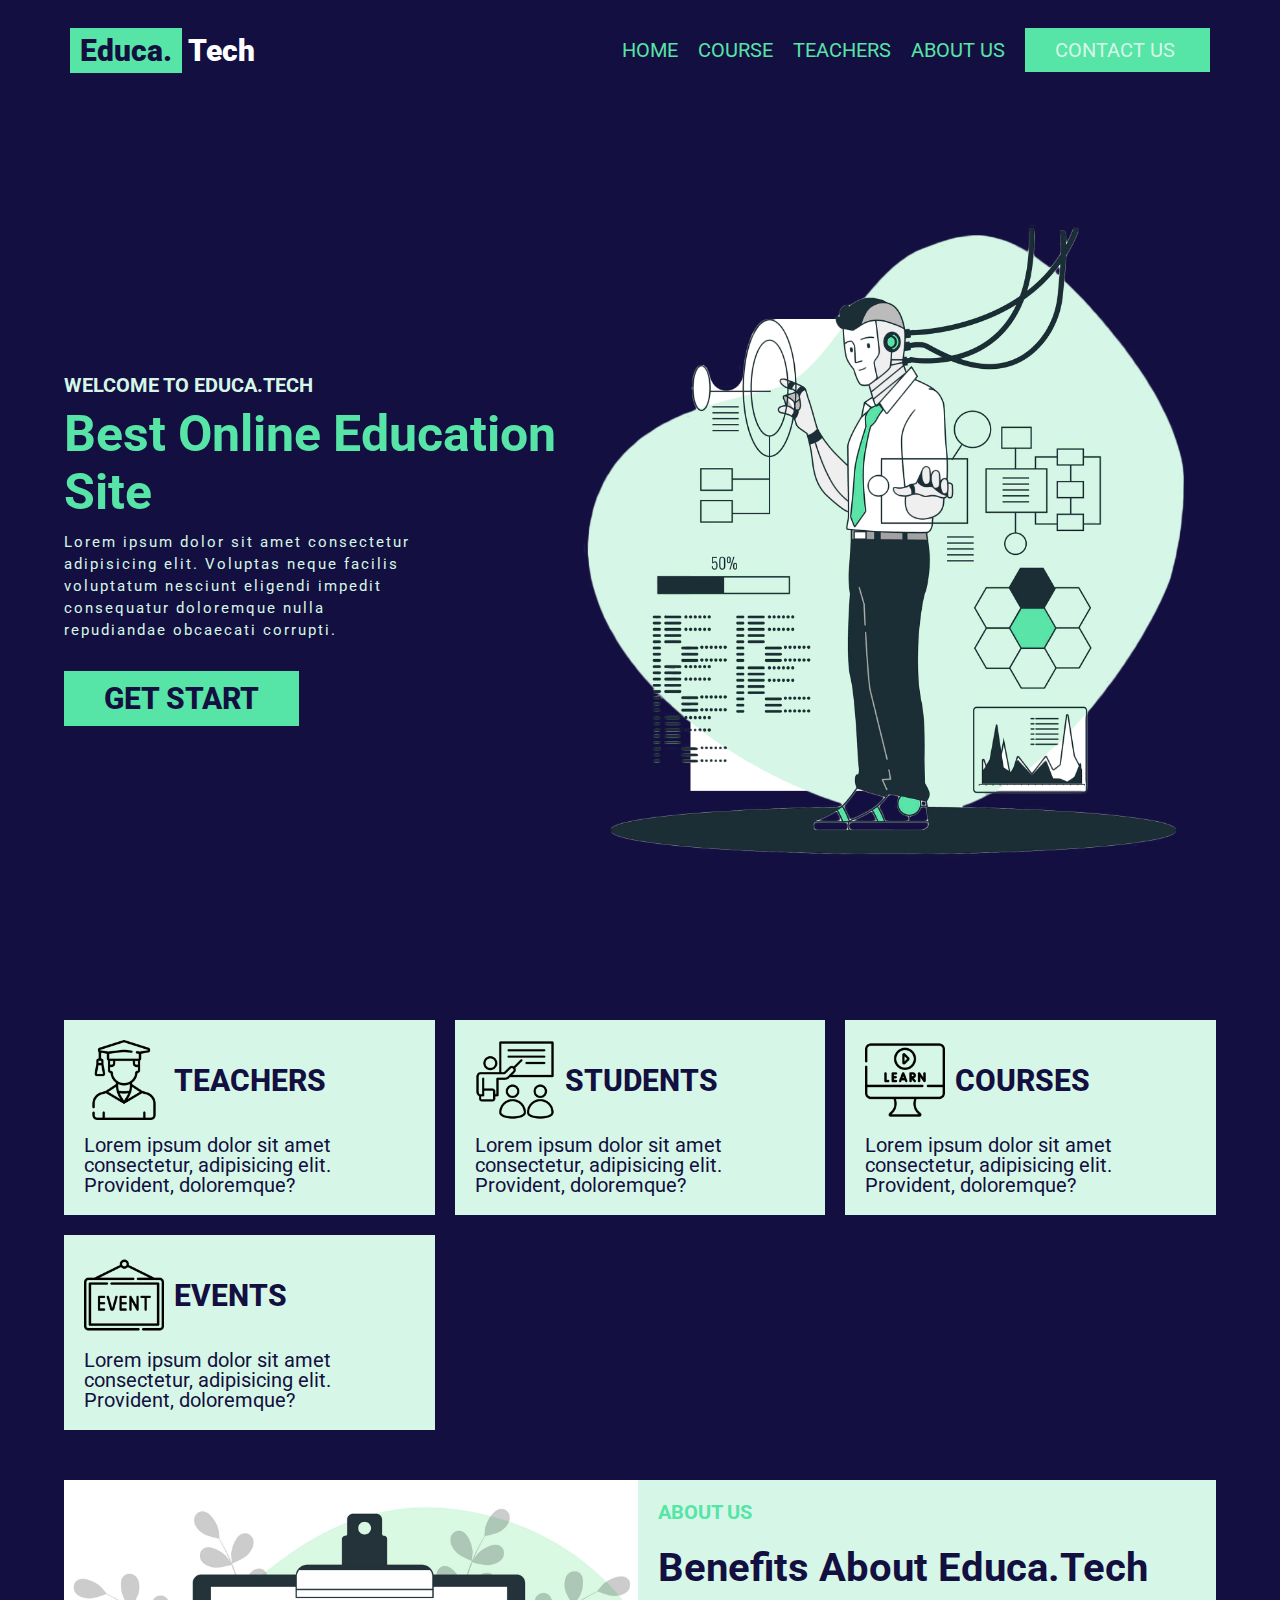
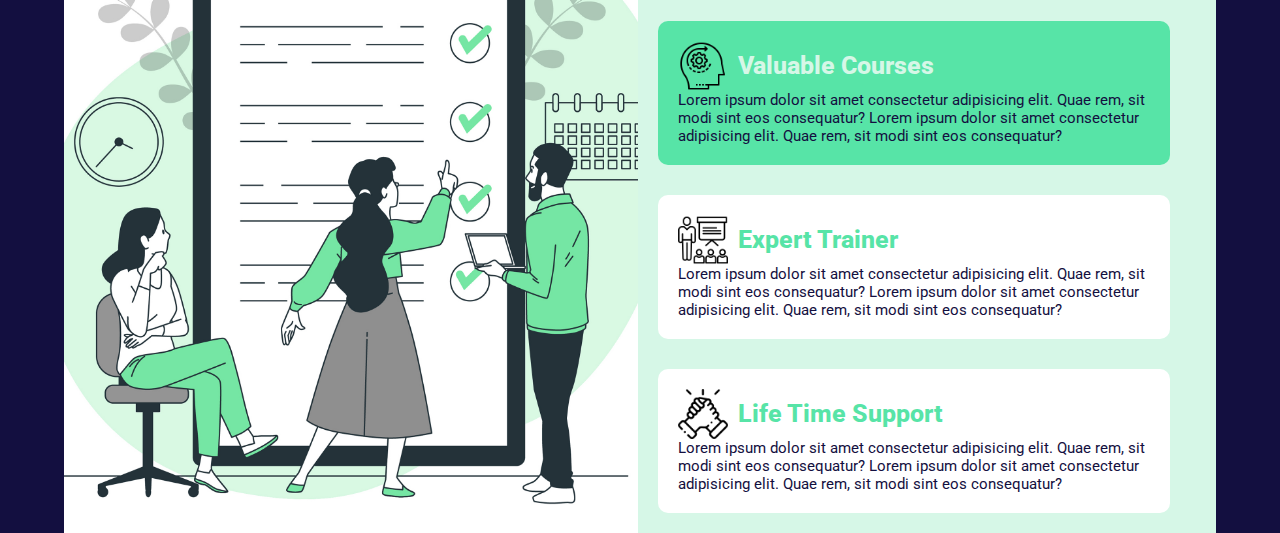
==== Educa-tach/index.html @ 6b688f68 "U-1.0" ====
<!DOCTYPE html>
<html lang="en">

<head>
    <meta charset="UTF-8">
    <meta http-equiv="X-UA-Compatible" content="IE=edge">
    <meta name="viewport" content="width=device-width, initial-scale=1.0">
    <title>Educa.Tech</title>
    <link rel="icon" type="image/x-icon" href="./assits/logo.png">

    <!-- ======================Google Fonts================= -->
    <link rel="preconnect" href="https://fonts.googleapis.com">
    <link rel="preconnect" href="https://fonts.gstatic.com" crossorigin>
    <link href="https://fonts.googleapis.com/css2?family=Roboto:wght@100;300;400;500;700;900&display=swap"
        rel="stylesheet">
    <link rel="stylesheet" href="style.css">
    <!-- =====================Font Awesome==================== -->
    <link rel="stylesheet" href="https://cdnjs.cloudflare.com/ajax/libs/font-awesome/6.4.0/css/all.min.css">
</head>

<body>
    <!-- ==================================== NavBar Start ============================ -->
    <header class="header">
        <div class="logo">
            <a href="#home"> <span>Educa.</span> Tech</a>
        </div>
        <nav>
            <ul class="nav-bar">
                <li><a href="#home">home</a></li>
                <li><a href="#home">course</a></li>
                <li><a href="#home">Teachers</a></li>
                <li><a href="#aboutus">about us</a></li>
                <li><a href="#contact us" class="contact-btn">contact us</a></li>
            </ul>
        </nav>
        <div class="manu-icon">
            <i class="fa-solid fa-bars"></i>
            <i class="fa-solid fa-xmark" id="clos"></i>
        </div>
    </header>


    <!-- ============================== Hero Section Start ============================ -->
    <section id="home">
        <div class="left-side">
            <h5>welcome to educa.tech</h5>
            <h1>Best online education site</h1>
            <p>Lorem ipsum dolor sit amet consectetur adipisicing elit. Voluptas neque facilis voluptatum nesciunt eligendi impedit consequatur doloremque nulla repudiandae obcaecati corrupti.</p>
            <div class="hero-btn">
                <a href="#">Get Start</a>
            </div>
        </div>
        <div class="right-side">
            <img src="./assits/banner-img.png" alt="">
        </div>
    </section>

    <!-- ================================== Card Section Start ======================== -->

    <section class="card-section">
        <div class="card-1">
            <h3> <img src="./assits/graduated.png" alt="Teachers">Teachers</h3>
            <p>Lorem ipsum dolor sit amet consectetur, adipisicing elit. Provident, doloremque?</p>
        </div>

        <div class="card-1">
            <h3> <img src="./assits/course.png" alt="Students">Students</h3>
            <p>Lorem ipsum dolor sit amet consectetur, adipisicing elit. Provident, doloremque?</p>
        </div>

        <div class="card-1">
            <h3> <img src="./assits/elearning.png" alt="Courses">Courses</h3>
            <p>Lorem ipsum dolor sit amet consectetur, adipisicing elit. Provident, doloremque?</p>
        </div>

        <div class="card-1">
            <h3> <img src="./assits/event.png" alt="Events">Events</h3>
            <p>Lorem ipsum dolor sit amet consectetur, adipisicing elit. Provident, doloremque?</p>
        </div>
    </section>

    <!-- ======================================= About Us ============================= -->

    <section id="aboutus">
        <div class="image-side">
            <img src="./assits/aboutus.jpg" alt="">
        </div>
        <div class="content-side">
            <h5>About us</h5>
            <h2>Benefits About Educa.Tech</h2>
            <div class="valuable">
                <h3> <img src="./assits/logical-thinking.png" alt=""> Valuable Courses</h3>
                <p>Lorem ipsum dolor sit amet consectetur adipisicing elit. Quae rem, sit modi sint eos consequatur?
                    Lorem ipsum dolor sit amet consectetur adipisicing elit. Quae rem, sit modi sint eos consequatur?
                </p>
            </div>

            <div class="expertis">
                <h3> <img src="./assits/coach.png" alt=""> Expert Trainer</h3>
                <p>Lorem ipsum dolor sit amet consectetur adipisicing elit. Quae rem, sit modi sint eos consequatur?
                    Lorem ipsum dolor sit amet consectetur adipisicing elit. Quae rem, sit modi sint eos consequatur?
                </p>
            </div>

            <div class="expertis">
                <h3> <img src="./assits/support.png" alt=""> Life Time Support</h3>
                <p>Lorem ipsum dolor sit amet consectetur adipisicing elit. Quae rem, sit modi sint eos consequatur?
                    Lorem ipsum dolor sit amet consectetur adipisicing elit. Quae rem, sit modi sint eos consequatur?
                </p>
            </div>
            </div>
            
        </div>
    </section>


    <!-- ============================= Courses Section Start =========================== -->

    <script src="main.js"></script>
</body>

</html>
---- Educa-tach/style.css ----
* {
    padding: 0;
    margin: 0;
    box-sizing: border-box;
}

html {
    font-size: 62.5%;
    scroll-behavior: smooth;
}

body {
    font-family: 'Roboto', sans-serif;
    background: var(--black-color);
    overflow-x: hidden;
}

:root {
    --black-color: #130f40;
    --primery-color: #57E4A7;
    --sceondery-color: #D6F7E7;
}

::-webkit-scrollbar {
    width: 10px;
}

::-webkit-scrollbar-track {
    background: transparent;
}

::-webkit-scrollbar-thumb {
    background: var(--primery-color);
    height: 2rem;
}

section {
    height: 100vh;
    width: 90vw;
    margin: 0 auto;
}
img{
    width: 100%;
}


/* =========================== Header CSS Start ======================= */
.header {
    height: 100px;
    width: 100vw;
    padding: 0 7rem;
    display: flex;
    justify-content: space-between;
    align-items: center;
    position: relative;
    z-index: 10000;
}

.logo a {
    font-size: 3rem;
    color: #fff;
    display: inline-block;
    text-decoration: none;
    font-weight: 900;
}

.logo a span {
    display: inline-block;
    background: var(--primery-color);
    padding: .5rem 1rem;
    color: var(--black-color);
}

nav .nav-bar {
    display: flex;
    align-items: center;
    gap: 2rem;
    list-style: none;
}

nav .nav-bar a {
    color: var(--primery-color);
    font-size: 2rem;
    text-decoration: none;
    text-transform: uppercase;
    transition: all .5s ease-in-out;

}
nav .nav-bar a:hover{
    color: var(--sceondery-color);
}
nav .nav-bar .contact-btn{
    padding: 1rem 3rem;
    background: var(--primery-color);
    color: var(--sceondery-color);
    transition: all .5s ease-in-out;
    display: inline-block;
    width: 185px;
    height: inherit;
}
nav .nav-bar .contact-btn:hover{
    background: transparent;
    border: 1px solid var(--primery-color);
    color: var(--primery-color);
    transform: translateY(-5px);
}
.manu-icon{
    display: none;
}
.manu-icon .fa-bars{
    font-size: 3rem;
    color: var(--primery-color);
    display: none;
}

.manu-icon .fa-xmark{
    display: none;
}

.fixd{
    position: fixed;
    left: 0;right: 0;
    width: 100%;
    transition: all .3s ease-in-out;
    background: var(--black-color);
    height: 70px;
}


/* ========================= Heder Responsive CSS Code ============================ */
/* @media (max-width:1024px){
    .header{
        width: 100vw;
    }
} */
@media (max-width:992px){
    html{
        font-size: 55%;
    }
    
}

@media(max-width:768px){
    .header{
        padding: 0 3rem;
    }
    nav .nav-bar{
        flex-direction: column;
        position: absolute;
        top: 90%;right: 0;
        width: 40vw;
        height: inherit;
        background: var(--black-color);
        gap: 0;
        transform: translateX(100%);
        transition: all .5s ease-in-out;
        opacity: 0;
        
    }
    .active .nav-bar{
        transform: translateX(-10%);
        opacity: 1;
    }
    .manu-icon{
        display: block;
    }

    
    nav .nav-bar a{
        padding: 2rem 0;
        display: block;

    }

    .active .manu-icon .fa-xmark{
        display: block;
        font-size: 3rem;
        color: var(--primery-color);
    }
    .active .manu-icon .fa-bars{
        display: none;
    }

    .manu-icon .fa-bars{
        display: block;
    }
}


/*===================== Hero Sectione CSS start =========================*/

#home{
    display: flex;
    justify-content: center;
    align-items: center;
    height: 100vh;
}

#home .left-side h5{
    font-size: 2rem;
    color: var(--sceondery-color);
    text-transform: uppercase;
    line-height: 2rem;
}
#home .left-side h1{
    font-size: 5rem;
    color: var(--primery-color);
    text-transform: capitalize;
    margin: 1rem 0;
}
#home .left-side p{
    color: var(--sceondery-color);
    font-size: 1.5rem;
    letter-spacing: 2px;
    width: 70%;
    line-height: 2.2rem;
}
.hero-btn a{
    text-decoration: none;
    color: var(--black-color);
    font-size: 3rem;
    background: var(--primery-color);
    padding: 1rem 4rem;
    display: inline-block;
    margin-top: 3rem;
    font-weight: 800;
    text-transform: uppercase;
    transition: all .5s ease-in-out;
    
}
.hero-btn a:hover{
    background: var(--sceondery-color);
    transform: translateY(-5px);
}


/* ========================= Hero Responsive CSS Code ======================= */

@media(max-width:768px){
    html{
        font-size: 52%;
    }
    #home{
        flex-direction: column;
        text-align: center;
        padding: 5rem 0;
        height: inherit;
    }
    #home .left-side{
        padding: 5rem 0;
        text-align: center;
    }
    #home .left-side p{
        width: inherit;
    }
}

/* ================= Card Section CSS Code ======================== */

.card-section{
    display: grid;
    grid-template-columns: repeat(auto-fill, minmax(300px,1fr));
    height: inherit;
    gap: 2rem;
    padding: 2rem 0;
}
.card-section img{
    width: 80px;
    margin-right: 1rem;
}
.card-section .card-1{
    background: var(--sceondery-color);
    padding: 2rem;
    transition:all .5s ease-in-out;
    cursor: pointer;

}
.card-section .card-1:hover{
    background: var(--primery-color);
    transform: translateY(-5px);
}
.card-section .card-1:hover h3, p{
    color: var(--sceondery-color);
}
.card-1 h3{
    font-size: 3rem;
    display: flex;
    align-items: center;
    font-weight: 800;
    color: var(--black-color);
    transition: all .5s ease-in-out;
    text-transform: uppercase;
}
.card-1 p{
    font-size: 2rem;
    list-style: 5px;
    line-height: 2rem;
    color: var(--black-color);
    margin-top: 1.5rem;
    transition: all .5s ease-in-out;
}



#aboutus{
    display: flex;
    height: inherit;
    justify-content: center;
    flex-direction: row;
    margin-top: 3rem;
}
#aboutus .image-side img{
    display: none;
}
#aboutus .image-side{
    width: 50vw;
    height: inherit;
    background: url(./assits/aboutus.jpg) no-repeat center;
    background-size: cover;
}

#aboutus .content-side{
    background: var(--sceondery-color);
    width: 50vw;
    padding: 2rem;
}
#aboutus .content-side h5{
    color: var(--primery-color);
    text-transform: uppercase;
    font-size: 2rem;
}
#aboutus .content-side h2{
    color: var(--black-color);
    font-size: 4rem;
    margin: 2rem 0;
}
#aboutus .content-side .valuable{
    background: var(--primery-color);
    width: 40vw;
    height: inherit;
    border-radius: 1rem;
    padding: 2rem;
    margin-top: 3rem;
    transition: all .5s ease-in-out;
}

#aboutus .content-side .valuable:hover{
    box-shadow: 5px 5px 10px 2px rgba(0,0,0,0.23), -5px -5px 10px 2px rgba(0,0,0,0.23);
}

.valuable h3{
    font-size: 2.5rem;
    font-weight: 800;
    line-height: 4rem;
    display: flex;
    align-items: center;
    color: var(--sceondery-color);
}
.valuable h3 img{
    width: 50px;
    margin-right: 1rem;
}
.valuable p{
    color: var(--black-color);
    font-size: 1.5rem;
    list-style: 5px;
}

#aboutus .content-side .expertis{
    background: #fff;
    width: 40vw;
    height: inherit;
    border-radius: 1rem;
    padding: 2rem;
    margin-top: 3rem;
    transition: all .5s ease-in-out;
}
#aboutus .content-side .expertis:hover{
    background: var(--primery-color);
    box-shadow: 5px 5px 10px 2px rgba(0,0,0,0.23), -5px -5px 10px 2px rgba(0,0,0,0.23);
}
.expertis h3{
    font-size: 2.5rem;
    font-weight: 800;
    line-height: 4rem;
    display: flex;
    align-items: center;
    color: var(--primery-color);
    transition: all .5s ease-in-out;
}
#aboutus .content-side .expertis:hover h3{
    color: var(--sceondery-color);
}
.expertis h3 img{
    width: 50px;
    margin-right: 1rem;
}
.expertis p{
    color: var(--black-color);
    font-size: 1.5rem;
    list-style: 5px;
}


/* ==========================About Us Responsive Code ======================= */

@media(max-width:667px){
    #aboutus{
        display: flex;
        flex-direction: column;
        order: 1;
        height: inherit;
    }
    #aboutus .image-side img{
        display: block;
    }
    #aboutus .image-side{
        width: 90vw;
        background: url(./assits/aboutus.jpg) no-repeat center !important;
        z-index: 1;

    }
    #aboutus .content-side{
        width: 90vw;
    }
    #aboutus .content-side .valuable{
        width: 80vw;
    }
    #aboutus .content-side .expertis{
        
        width: 80vw;
        
    }
}
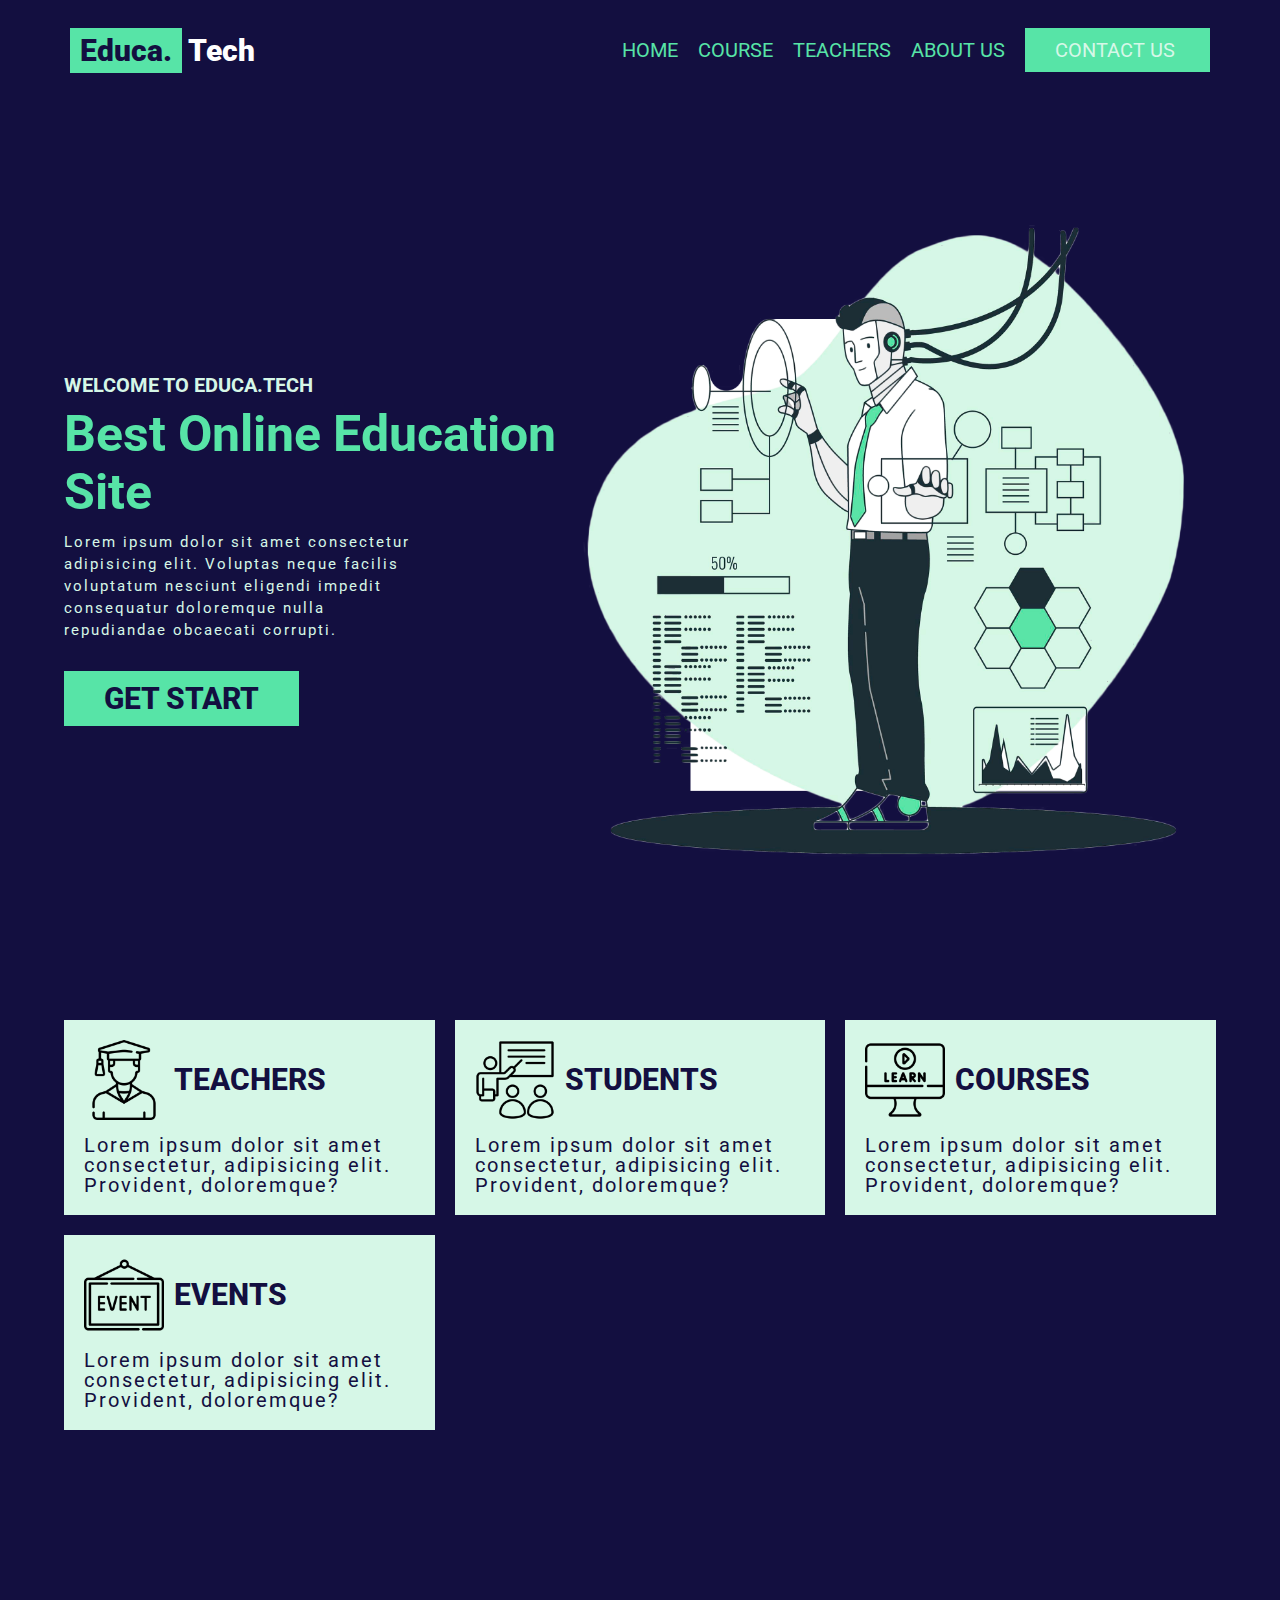
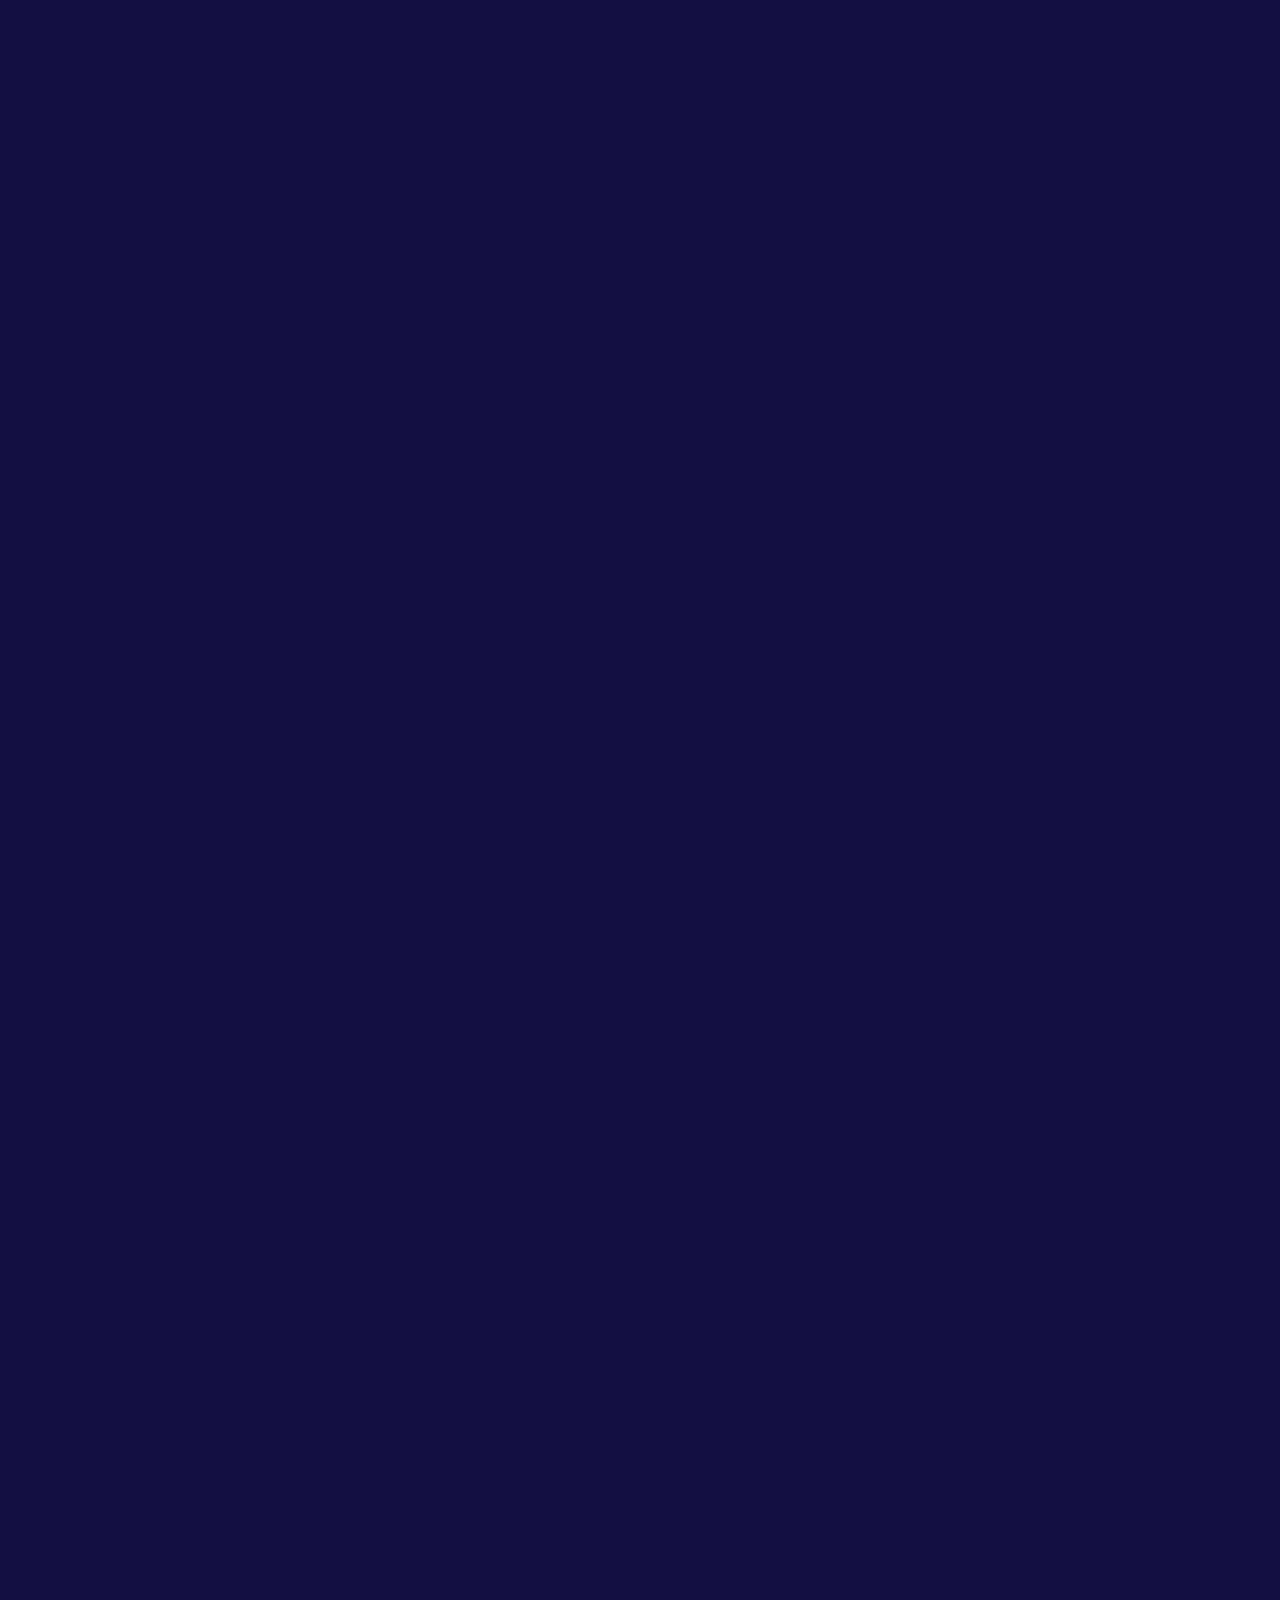
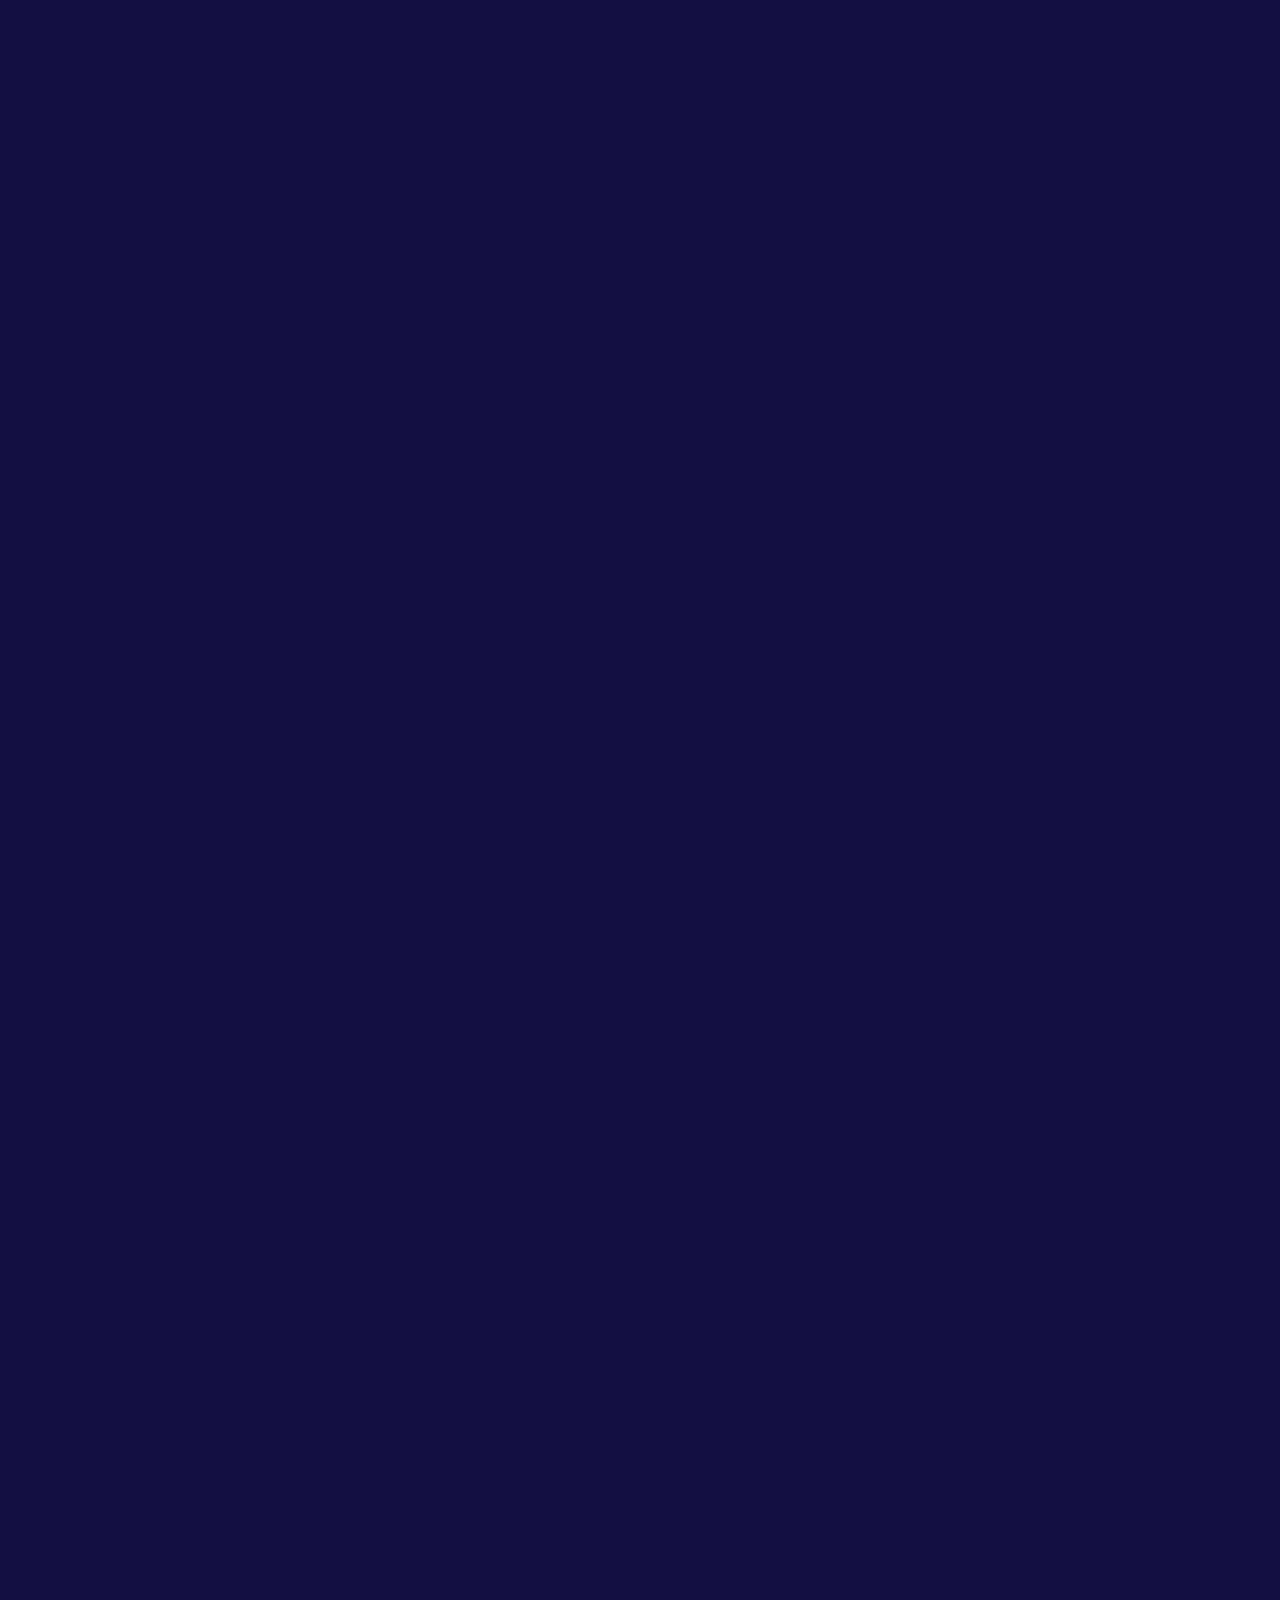
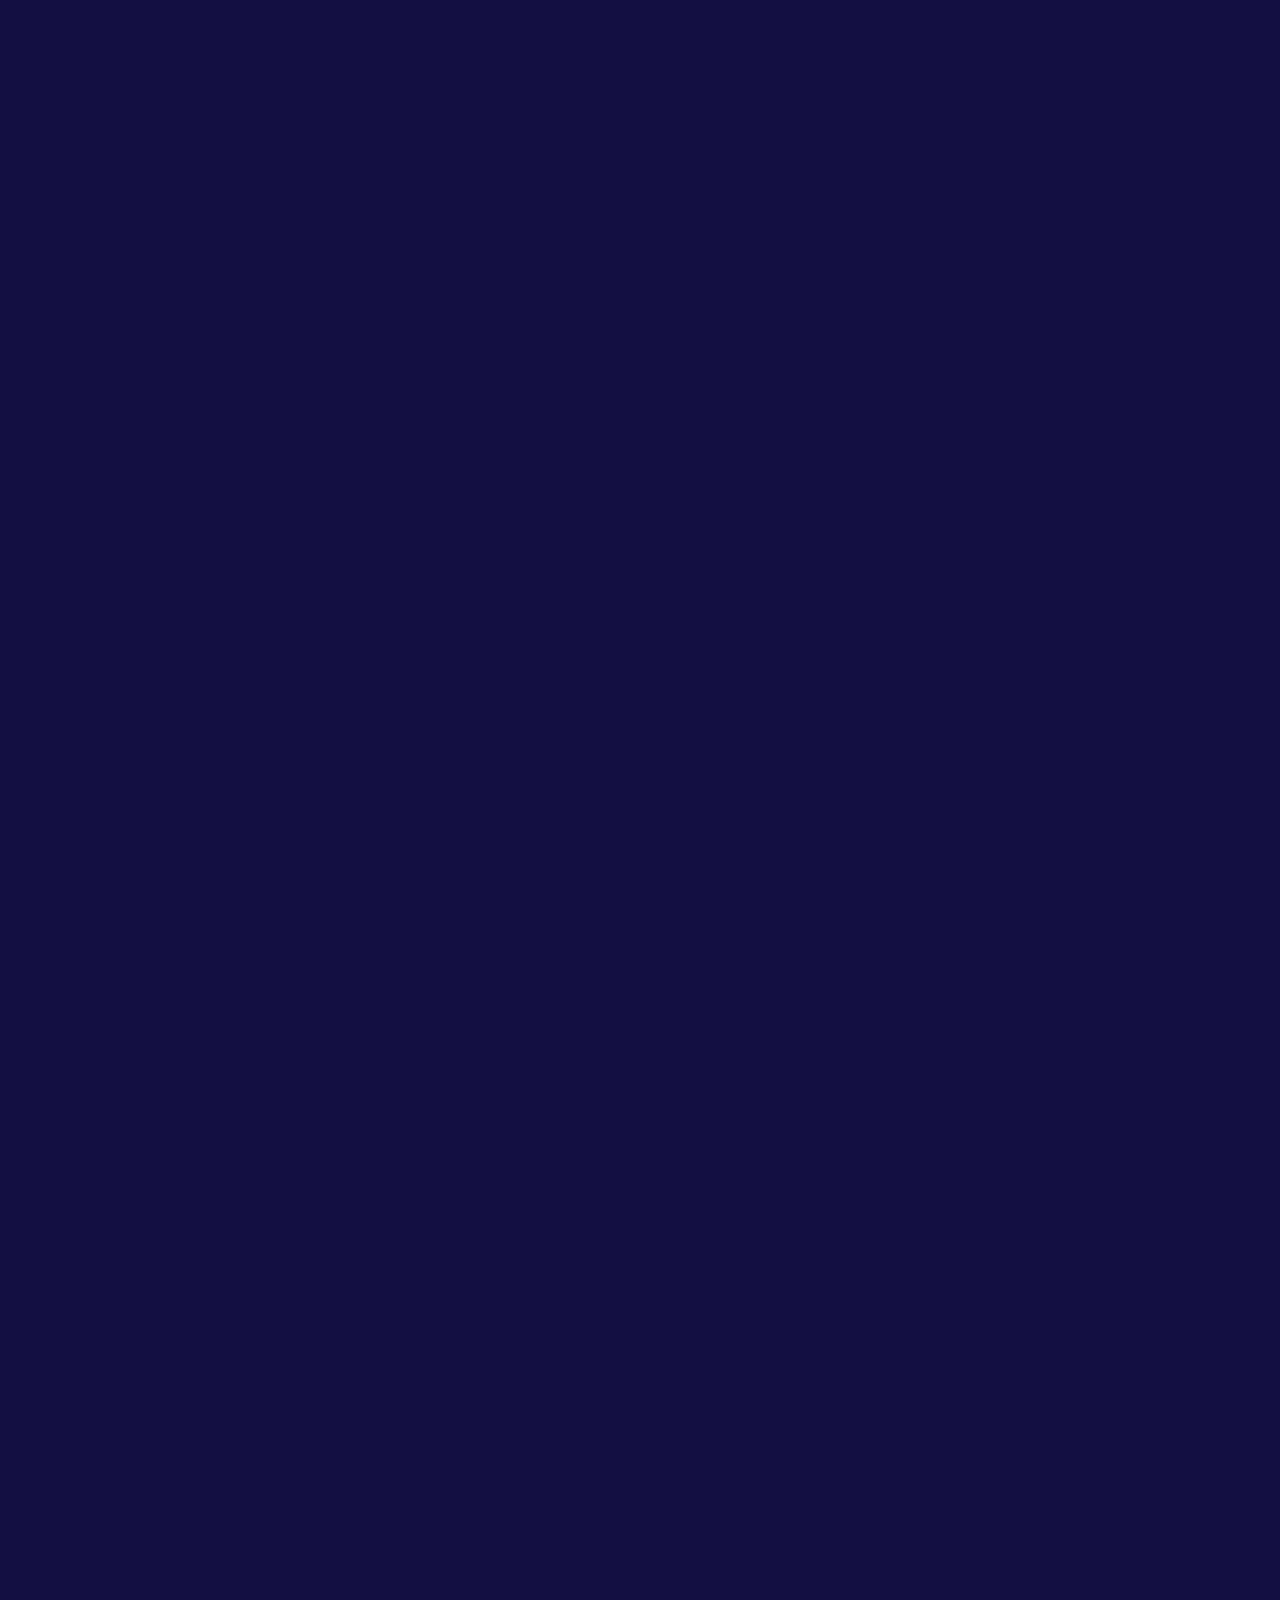
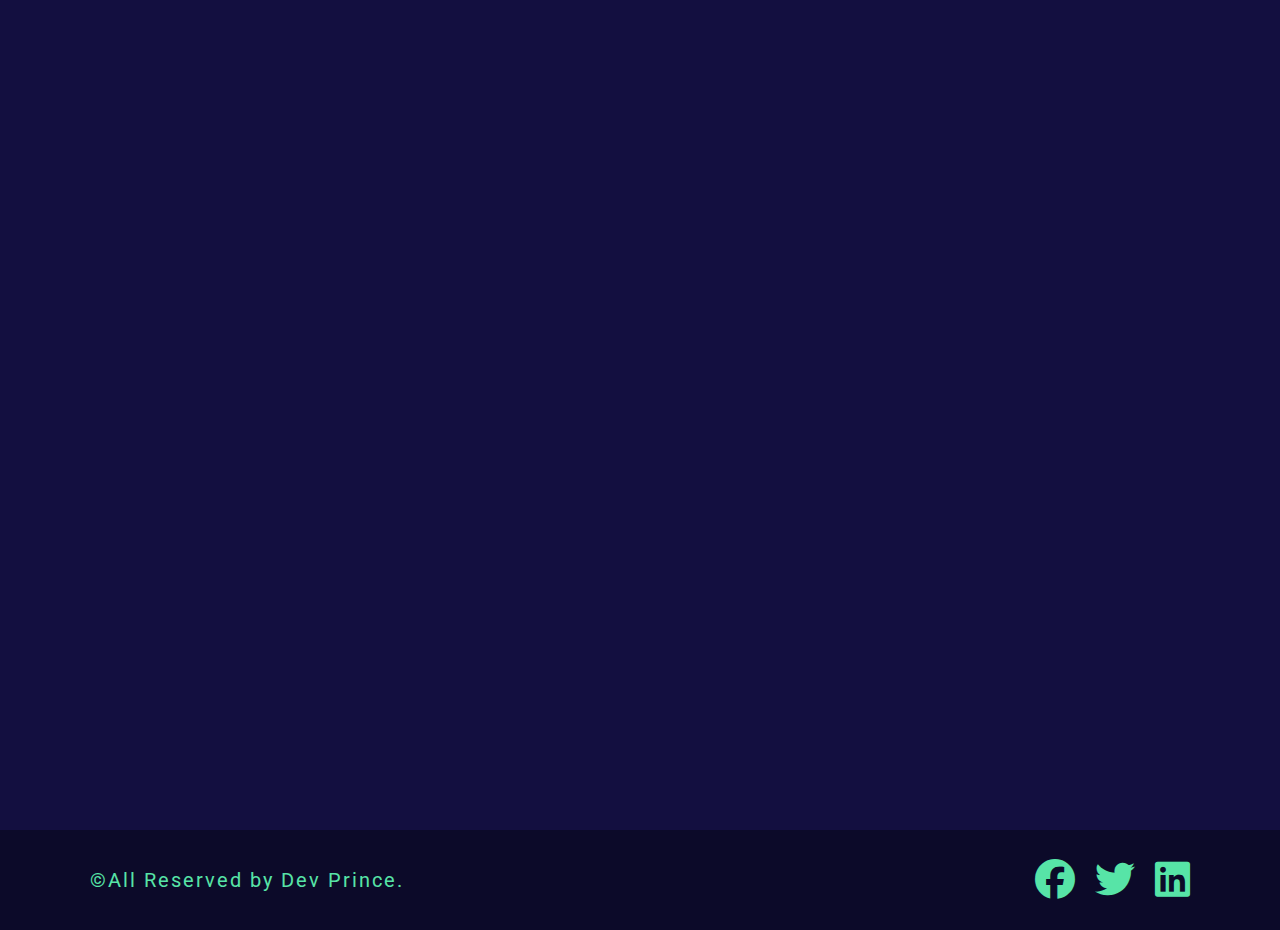
==== commit e5783e6b: "U-2.0" ====
--- a/Educa-tach/index.html
+++ b/Educa-tach/index.html
@@ -16,6 +16,14 @@
     <link rel="stylesheet" href="style.css">
     <!-- =====================Font Awesome==================== -->
     <link rel="stylesheet" href="https://cdnjs.cloudflare.com/ajax/libs/font-awesome/6.4.0/css/all.min.css">
+
+    <!-- =====================Swiper CDN====================== -->
+
+    <link rel="stylesheet" href="https://cdn.jsdelivr.net/npm/swiper@9/swiper-bundle.min.css" />
+
+    <!-- ===================== JS AOS CDN Link ================-->
+
+    <link rel="stylesheet" href="https://unpkg.com/aos@next/dist/aos.css" />
 </head>
 
 <body>
@@ -27,10 +35,10 @@
         <nav>
             <ul class="nav-bar">
                 <li><a href="#home">home</a></li>
-                <li><a href="#home">course</a></li>
-                <li><a href="#home">Teachers</a></li>
+                <li><a href="#courses">course</a></li>
+                <li><a href="#teacher">Teachers</a></li>
                 <li><a href="#aboutus">about us</a></li>
-                <li><a href="#contact us" class="contact-btn">contact us</a></li>
+                <li><a href="#contact-form" class="contact-btn">contact us</a></li>
             </ul>
         </nav>
         <div class="manu-icon">
@@ -45,7 +53,8 @@
         <div class="left-side">
             <h5>welcome to educa.tech</h5>
             <h1>Best online education site</h1>
-            <p>Lorem ipsum dolor sit amet consectetur adipisicing elit. Voluptas neque facilis voluptatum nesciunt eligendi impedit consequatur doloremque nulla repudiandae obcaecati corrupti.</p>
+            <p>Lorem ipsum dolor sit amet consectetur adipisicing elit. Voluptas neque facilis voluptatum nesciunt
+                eligendi impedit consequatur doloremque nulla repudiandae obcaecati corrupti.</p>
             <div class="hero-btn">
                 <a href="#">Get Start</a>
             </div>
@@ -81,7 +90,7 @@
 
     <!-- ======================================= About Us ============================= -->
 
-    <section id="aboutus">
+    <section id="aboutus" data-aos="fade-up">
         <div class="image-side">
             <img src="./assits/aboutus.jpg" alt="">
         </div>
@@ -108,13 +117,504 @@
                     Lorem ipsum dolor sit amet consectetur adipisicing elit. Quae rem, sit modi sint eos consequatur?
                 </p>
             </div>
-            </div>
-            
+        </div>
+
         </div>
     </section>
 
 
     <!-- ============================= Courses Section Start =========================== -->
+
+    <Section id="courses" data-aos="fade-up">
+        <h5>Our Courses</h5>
+        <h2>Develope Your Skill With Us</h2>
+        <div class="course-box">
+
+            <div class="box box-1">
+                <div class="overlay">
+                    <span class="icon"><i class="fa-solid fa-xmark"></i></span>
+                    <h3>More About This Course</h3>
+                    <p>
+                        Lorem ipsum dolor, sit amet consectetur adipisicing elit. Facere molestiae ad facilis aliquam
+                        veniam possimus omnis, fuga rerum similique illum, enim quia ut cupiditate dolorem quisquam odio
+                        architecto sit quidem!
+                    </p>
+                </div>
+                <div class="box-img"><img src="./assits/box img.jpg" alt="Image"></div>
+                <h3> <img src="./assits/deep-learning.png" alt=""> Machine Learning</h3>
+                <p>
+                    Lorem ipsum dolor sit, amet consectetur adipisicing elit. Numquam voluptatum architecto quo dolor,
+                    nam eaque.
+                </p>
+                <button id="infoBnt1">Know More</button>
+
+            </div>
+
+            <div class="box box-2">
+
+                <div class="overlay">
+                    <span class="icon-2  icon"><i class="fa-solid fa-xmark"></i></span>
+                    <h3>More About This Course</h3>
+                    <p>
+                        Lorem ipsum dolor, sit amet consectetur adipisicing elit. Facere molestiae ad facilis aliquam
+                        veniam possimus omnis, fuga rerum similique illum, enim quia ut cupiditate dolorem quisquam odio
+                        architecto sit quidem!
+                    </p>
+                </div>
+
+                <div class="box-img"><img src="./assits/box img.jpg" alt="Image"></div>
+                <h3> <img src="./assits/deep-learning.png" alt=""> Machine Learning</h3>
+                <p>
+                    Lorem ipsum dolor sit, amet consectetur adipisicing elit. Numquam voluptatum architecto quo dolor,
+                    nam eaque.
+                </p>
+                <button id="infoBnt2">Know More</button>
+
+            </div>
+
+            <div class="box box-3">
+
+                <div class="overlay">
+                    <span class="icon-3 icon"><i class="fa-solid fa-xmark"></i></span>
+                    <h3>More About This Course</h3>
+                    <p>
+                        Lorem ipsum dolor, sit amet consectetur adipisicing elit. Facere molestiae ad facilis aliquam
+                        veniam possimus omnis, fuga rerum similique illum, enim quia ut cupiditate dolorem quisquam odio
+                        architecto sit quidem!
+                    </p>
+                </div>
+
+                <div class="box-img"><img src="./assits/box img.jpg" alt="Image"></div>
+                <h3> <img src="./assits/deep-learning.png" alt=""> Machine Learning</h3>
+                <p>
+                    Lorem ipsum dolor sit, amet consectetur adipisicing elit. Numquam voluptatum architecto quo dolor,
+                    nam eaque.
+                </p>
+                <button id="infoBnt3">Know More</button>
+
+            </div>
+
+            <div class="box box-4">
+
+                <div class="overlay">
+                    <span class="icon-4 icon"><i class="fa-solid fa-xmark"></i></span>
+                    <h3>More About This Course</h3>
+                    <p>
+                        Lorem ipsum dolor, sit amet consectetur adipisicing elit. Facere molestiae ad facilis aliquam
+                        veniam possimus omnis, fuga rerum similique illum, enim quia ut cupiditate dolorem quisquam odio
+                        architecto sit quidem!
+                    </p>
+                </div>
+
+                <div class="box-img"><img src="./assits/box img.jpg" alt="Image"></div>
+                <h3> <img src="./assits/deep-learning.png" alt=""> Machine Learning</h3>
+                <p>
+                    Lorem ipsum dolor sit, amet consectetur adipisicing elit. Numquam voluptatum architecto quo dolor,
+                    nam eaque.
+                </p>
+                <button id="infoBnt4">Know More</button>
+
+            </div>
+
+            <div class="box box-5">
+
+                <div class="overlay">
+                    <span class="icon-5 icon"><i class="fa-solid fa-xmark"></i></span>
+                    <h3>More About This Course</h3>
+                    <p>
+                        Lorem ipsum dolor, sit amet consectetur adipisicing elit. Facere molestiae ad facilis aliquam
+                        veniam possimus omnis, fuga rerum similique illum, enim quia ut cupiditate dolorem quisquam odio
+                        architecto sit quidem!
+                    </p>
+                </div>
+
+                <div class="box-img"><img src="./assits/box img.jpg" alt="Image"></div>
+                <h3> <img src="./assits/deep-learning.png" alt=""> Machine Learning</h3>
+                <p>
+                    Lorem ipsum dolor sit, amet consectetur adipisicing elit. Numquam voluptatum architecto quo dolor,
+                    nam eaque.
+                </p>
+                <button id="infoBnt5">Know More</button>
+
+            </div>
+
+            <div class="box box-6">
+
+                <div class="overlay">
+                    <span class="icon-6 icon"><i class="fa-solid fa-xmark"></i></span>
+                    <h3>More About This Course</h3>
+                    <p>
+                        Lorem ipsum dolor, sit amet consectetur adipisicing elit. Facere molestiae ad facilis aliquam
+                        veniam possimus omnis, fuga rerum similique illum, enim quia ut cupiditate dolorem quisquam odio
+                        architecto sit quidem!
+                    </p>
+                </div>
+
+                <div class="box-img"><img src="./assits/box img.jpg" alt="Image"></div>
+                <h3> <img src="./assits/deep-learning.png" alt=""> Machine Learning</h3>
+                <p>
+                    Lorem ipsum dolor sit, amet consectetur adipisicing elit. Numquam voluptatum architecto quo dolor,
+                    nam eaque.
+                </p>
+                <button id="infoBnt6">Know More</button>
+
+            </div>
+
+        </div>
+    </Section>
+
+    <!-- ============================= Teachers Section ================================ -->
+
+    <section id="teacher" data-aos="fade-up">
+        <h5>Teachers</h5>
+        <h3>Our Instructor</h3>
+
+        <div class="slider-container">
+            <div class="slider">
+
+                <div class="items">
+                    <img src="./assits/teacher.jpg" alt="Teacher">
+                    <h3>Jone Doe</h3>
+                    <h5>php develover</h5>
+                </div>
+                <div class="items">
+                    <img src="./assits/teacher.jpg" alt="Teacher">
+                    <h3>Jone Doe</h3>
+                    <h5>php develover</h5>
+                </div>
+                <div class="items">
+                    <img src="./assits/teacher.jpg" alt="Teacher">
+                    <h3>Jone Doe</h3>
+                    <h5>php develover</h5>
+                </div>
+                <div class="items">
+                    <img src="./assits/teacher.jpg" alt="Teacher">
+                    <h3>Jone Doe</h3>
+                    <h5>php develover</h5>
+                </div>
+                <div class="items">
+                    <img src="./assits/teacher.jpg" alt="Teacher">
+                    <h3>Jone Doe</h3>
+                    <h5>php develover</h5>
+                </div>
+                <div class="items">
+                    <img src="./assits/teacher.jpg" alt="Teacher">
+                    <h3>Jone Doe</h3>
+                    <h5>php develover</h5>
+                </div>
+                <div class="items">
+                    <img src="./assits/teacher.jpg" alt="Teacher">
+                    <h3>Jone Doe</h3>
+                    <h5>php develover</h5>
+                </div>
+                <div class="items">
+                    <img src="./assits/teacher.jpg" alt="Teacher">
+                    <h3>Jone Doe</h3>
+                    <h5>php develover</h5>
+                </div>
+                <div class="items">
+                    <img src="./assits/teacher.jpg" alt="Teacher">
+                    <h3>Jone Doe</h3>
+                    <h5>php develover</h5>
+                </div>
+
+
+            </div>
+        </div>
+
+        <div class="control">
+            <button id="prev"><i class="fa-solid fa-arrow-left"></i></button>
+            <button id="next"><i class="fa-solid fa-arrow-right"></i></button>
+        </div>
+    </section>
+
+    <!-- ========================== Pricing & Package Section ========================= -->
+
+    <section id="pricing" data-aos="fade-up">
+        <h5>Pricing</h5>
+        <h3>Price & Packages</h3>
+        <div class="price-box">
+
+            <div class="box">
+                <h5>BASIC PLAN</h5>
+                <h1> <span>$</span>10k</h1>
+                <p>Lorem ipsum dolor sit amet, consectetur adipisicing elit. Voluptates aliquam placeat, perferendis
+                    praesentium incidunt repudiandae nihil excepturi atque nemo modi, cum ipsum, est sed similique
+                    pariatur deserunt illum! Dignissimos, inventore?</p>
+                <button class="pricebtn">Buy Now</button>
+            </div>
+
+            <div class="box">
+                <h5>BEGINNER PLAN</h5>
+                <h1> <span>$</span>20k</h1>
+                <p>Lorem ipsum dolor sit amet, consectetur adipisicing elit. Voluptates aliquam placeat, perferendis
+                    praesentium incidunt repudiandae nihil excepturi atque nemo modi, cum ipsum, est sed similique
+                    pariatur deserunt illum! Dignissimos, inventore?</p>
+                <button class="pricebtn">Buy Now</button>
+            </div>
+
+            <div class="box">
+                <h5>PREMIUM PLAN</h5>
+                <h1> <span>$</span>40k</h1>
+                <p>Lorem ipsum dolor sit amet, consectetur adipisicing elit. Voluptates aliquam placeat, perferendis
+                    praesentium incidunt repudiandae nihil excepturi atque nemo modi, cum ipsum, est sed similique
+                    pariatur deserunt illum! Dignissimos, inventore?</p>
+                <button class="pricebtn">Buy Now</button>
+            </div>
+
+            <div class="box">
+                <h5>ULTIMATE PLAN</h5>
+                <h1> <span>$</span>100k</h1>
+                <p>Lorem ipsum dolor sit amet, consectetur adipisicing elit. Voluptates aliquam placeat, perferendis
+                    praesentium incidunt repudiandae nihil excepturi atque nemo modi, cum ipsum, est sed similique
+                    pariatur deserunt illum! Dignissimos, inventore?</p>
+                <button class="pricebtn">Buy Now</button>
+            </div>
+        </div>
+    </section>
+
+    <!-- ============================== Testimonial Section ============================ -->
+    <section id="testimonial" data-aos="fade-up">
+        <h5>testimonial</h5>
+        <h3>Our Sucsessful Students.!</h3>
+        <div class="swiper mySwiper">
+            <div class="swiper-wrapper">
+                <div class="swiper-slide">
+                    <div class="content">
+                        <div class="coment">
+                            <p> <span><i class="fa-solid fa-quote-left"></i></span> Lorem ipsum dolor sit amet
+                                consectetur, adipisicing elit. Debitis, voluptatem alias molestias nostrum quis natus
+                                earum deleniti nesciunt totam temporibus iste excepturi, eligendi quisquam nulla vel,
+                                culpa molestiae fuga sint eum. Quos, esse voluptate vitae quae, adipisci iste tempore
+                                officia at hic consequatur, obcaecati optio saepe! Itaque hic saepe in!
+                                <span><i class="fa-solid fa-quote-right"></i></span>
+                            </p>
+                        </div>
+                        <div class="cmnt-img">
+                            <figure>
+                                <img src="./assits/clint.jpg" alt="">
+                            </figure>
+                            <h5>hablu khan</h5>
+                        </div>
+                    </div>
+                </div>
+                <div class="swiper-slide">
+                    <div class="content">
+                        <div class="coment">
+                            <p> <span><i class="fa-solid fa-quote-left"></i></span> Lorem ipsum dolor sit amet
+                                consectetur, adipisicing elit. Debitis, voluptatem alias molestias nostrum quis natus
+                                earum deleniti nesciunt totam temporibus iste excepturi, eligendi quisquam nulla vel,
+                                culpa molestiae fuga sint eum. Quos, esse voluptate vitae quae, adipisci iste tempore
+                                officia at hic consequatur, obcaecati optio saepe! Itaque hic saepe in!
+                                <span><i class="fa-solid fa-quote-right"></i></span>
+                            </p>
+                        </div>
+                        <div class="cmnt-img">
+                            <figure>
+                                <img src="./assits/clint.jpg" alt="">
+                            </figure>
+                            <h5>hablu khan</h5>
+                        </div>
+                    </div>
+                </div>
+                <div class="swiper-slide">
+                    <div class="content">
+                        <div class="coment">
+                            <p> <span><i class="fa-solid fa-quote-left"></i></span> Lorem ipsum dolor sit amet
+                                consectetur, adipisicing elit. Debitis, voluptatem alias molestias nostrum quis natus
+                                earum deleniti nesciunt totam temporibus iste excepturi, eligendi quisquam nulla vel,
+                                culpa molestiae fuga sint eum. Quos, esse voluptate vitae quae, adipisci iste tempore
+                                officia at hic consequatur, obcaecati optio saepe! Itaque hic saepe in!
+                                <span><i class="fa-solid fa-quote-right"></i></span>
+                            </p>
+                        </div>
+                        <div class="cmnt-img">
+                            <figure>
+                                <img src="./assits/clint.jpg" alt="">
+                            </figure>
+                            <h5>hablu khan</h5>
+                        </div>
+                    </div>
+                </div>
+                <div class="swiper-slide">
+                    <div class="content">
+                        <div class="coment">
+                            <p> <span><i class="fa-solid fa-quote-left"></i></span> Lorem ipsum dolor sit amet
+                                consectetur, adipisicing elit. Debitis, voluptatem alias molestias nostrum quis natus
+                                earum deleniti nesciunt totam temporibus iste excepturi, eligendi quisquam nulla vel,
+                                culpa molestiae fuga sint eum. Quos, esse voluptate vitae quae, adipisci iste tempore
+                                officia at hic consequatur, obcaecati optio saepe! Itaque hic saepe in!
+                                <span><i class="fa-solid fa-quote-right"></i></span>
+                            </p>
+                        </div>
+                        <div class="cmnt-img">
+                            <figure>
+                                <img src="./assits/clint.jpg" alt="">
+                            </figure>
+                            <h5>hablu khan</h5>
+                        </div>
+                    </div>
+                </div>
+                <div class="swiper-slide">
+                    <div class="content">
+                        <div class="coment">
+                            <p> <span><i class="fa-solid fa-quote-left"></i></span> Lorem ipsum dolor sit amet
+                                consectetur, adipisicing elit. Debitis, voluptatem alias molestias nostrum quis natus
+                                earum deleniti nesciunt totam temporibus iste excepturi, eligendi quisquam nulla vel,
+                                culpa molestiae fuga sint eum. Quos, esse voluptate vitae quae, adipisci iste tempore
+                                officia at hic consequatur, obcaecati optio saepe! Itaque hic saepe in!
+                                <span><i class="fa-solid fa-quote-right"></i></span>
+                            </p>
+                        </div>
+                        <div class="cmnt-img">
+                            <figure>
+                                <img src="./assits/clint.jpg" alt="">
+                            </figure>
+                            <h5>hablu khan</h5>
+                        </div>
+                    </div>
+                </div>
+                <div class="swiper-slide">
+                    <div class="content">
+                        <div class="coment">
+                            <p> <span><i class="fa-solid fa-quote-left"></i></span> Lorem ipsum dolor sit amet
+                                consectetur, adipisicing elit. Debitis, voluptatem alias molestias nostrum quis natus
+                                earum deleniti nesciunt totam temporibus iste excepturi, eligendi quisquam nulla vel,
+                                culpa molestiae fuga sint eum. Quos, esse voluptate vitae quae, adipisci iste tempore
+                                officia at hic consequatur, obcaecati optio saepe! Itaque hic saepe in!
+                                <span><i class="fa-solid fa-quote-right"></i></span>
+                            </p>
+                        </div>
+                        <div class="cmnt-img">
+                            <figure>
+                                <img src="./assits/clint.jpg" alt="">
+                            </figure>
+                            <h5>hablu khan</h5>
+                        </div>
+                    </div>
+                </div>
+                <div class="swiper-slide">
+                    <div class="content">
+                        <div class="coment">
+                            <p> <span><i class="fa-solid fa-quote-left"></i></span> Lorem ipsum dolor sit amet
+                                consectetur, adipisicing elit. Debitis, voluptatem alias molestias nostrum quis natus
+                                earum deleniti nesciunt totam temporibus iste excepturi, eligendi quisquam nulla vel,
+                                culpa molestiae fuga sint eum. Quos, esse voluptate vitae quae, adipisci iste tempore
+                                officia at hic consequatur, obcaecati optio saepe! Itaque hic saepe in!
+                                <span><i class="fa-solid fa-quote-right"></i></span>
+                            </p>
+                        </div>
+                        <div class="cmnt-img">
+                            <figure>
+                                <img src="./assits/clint.jpg" alt="">
+                            </figure>
+                            <h5>hablu khan</h5>
+                        </div>
+                    </div>
+                </div>
+                <div class="swiper-slide">
+                    <div class="content">
+                        <div class="coment">
+                            <p> <span><i class="fa-solid fa-quote-left"></i></span> Lorem ipsum dolor sit amet
+                                consectetur, adipisicing elit. Debitis, voluptatem alias molestias nostrum quis natus
+                                earum deleniti nesciunt totam temporibus iste excepturi, eligendi quisquam nulla vel,
+                                culpa molestiae fuga sint eum. Quos, esse voluptate vitae quae, adipisci iste tempore
+                                officia at hic consequatur, obcaecati optio saepe! Itaque hic saepe in!
+                                <span><i class="fa-solid fa-quote-right"></i></span>
+                            </p>
+                        </div>
+                        <div class="cmnt-img">
+                            <figure>
+                                <img src="./assits/clint.jpg" alt="">
+                            </figure>
+                            <h5>hablu khan</h5>
+                        </div>
+                    </div>
+                </div>
+                <div class="swiper-slide">
+                    <div class="content">
+                        <div class="coment">
+                            <p> <span><i class="fa-solid fa-quote-left"></i></span> Lorem ipsum dolor sit amet
+                                consectetur, adipisicing elit. Debitis, voluptatem alias molestias nostrum quis natus
+                                earum deleniti nesciunt totam temporibus iste excepturi, eligendi quisquam nulla vel,
+                                culpa molestiae fuga sint eum. Quos, esse voluptate vitae quae, adipisci iste tempore
+                                officia at hic consequatur, obcaecati optio saepe! Itaque hic saepe in!
+                                <span><i class="fa-solid fa-quote-right"></i></span>
+                            </p>
+                        </div>
+                        <div class="cmnt-img">
+                            <figure>
+                                <img src="./assits/clint.jpg" alt="">
+                            </figure>
+                            <h5>hablu khan</h5>
+                        </div>
+                    </div>
+                </div>
+            </div>
+            <div class="swiper-pagination"></div>
+        </div>
+    </section>
+
+    <!-- ============================== Contact Section ================================ -->
+
+    <section id="contact-form" data-aos="fade-up">
+        <h5>Contact</h5>
+        <h3>Contact With Us</h3>
+        <div class="contact">
+            <div class="left-form">
+                <form action="#" method="post">
+                    <div class="form-group">
+                        <label for="name">Name:</label>
+                        <input type="text" id="name" name="name" required>
+                    </div>
+                    <div class="form-group">
+                        <label for="email">Email:</label>
+                        <input type="email" id="email" name="email" required>
+                    </div>
+                    <div class="form-group">
+                        <label for="message">Message:</label>
+                        <textarea id="message" name="message" required></textarea>
+                    </div>
+                    <div class="form-group">
+                        <button type="submit">Submit</button>
+                    </div>
+                </form>
+            </div>
+            <div class="map">
+                <iframe
+                    src="https://www.google.com/maps/embed?pb=!1m18!1m12!1m3!1d15867.40178333826!2d-122.41941570069317!3d37.77492959526732!2m3!1f0!2f0!3f0!3m2!1i1024!2i768!4f13.1!3m3!1m2!1s0x808f7e5a5a3c7401%3A0xd284f6e7d99e431c!2sGolden%20Gate%20Bridge!5e0!3m2!1sen!2sus!4v1648783662199!5m2!1sen!2sus"
+                    width="100%" height="100%" style="border:0;" allowfullscreen="" loading="lazy"></iframe>
+            </div>
+        </div>
+    </section>
+
+
+    <!-- ================================== Footer Section ============================= -->
+
+    <footer>
+        <div class="copy">
+            <p>&copy;All Reserved by Dev Prince.</p>
+        </div>
+        <div class="social">
+            <ul>
+                <li><a href=""><i class="fa-brands fa-facebook"></i></a></li>
+                <li><a href=""><i class="fa-brands fa-twitter"></i></a></li>
+                <li><a href=""><i class="fa-brands fa-linkedin"></i></a></li>
+            </ul>
+        </div>
+    </footer>
+
+
+    <!-- ============================== Swiper JS CDN ================================= -->
+
+    <script src="https://cdn.jsdelivr.net/npm/swiper@9/swiper-bundle.min.js"></script>
+
+    <!-- ============================== AOS JS CDN ================================= -->
+
+    <script src="https://unpkg.com/aos@next/dist/aos.js"></script>
+    <script>
+        AOS.init();
+    </script>
 
     <script src="main.js"></script>
 </body>
--- a/Educa-tach/style.css
+++ b/Educa-tach/style.css
@@ -38,10 +38,51 @@
     height: 100vh;
     width: 90vw;
     margin: 0 auto;
+    background: var(--sceondery-color);
 }
 img{
     width: 100%;
 }
+h5{
+    color: var(--primery-color);
+    text-transform: uppercase;
+    font-size: 2rem;
+}
+p{
+    color: var(--sceondery-color);
+    font-size: 1.5rem;
+    letter-spacing: 2px;
+    width: 70%;
+    line-height: 2.2rem;
+}
+
+h3{
+    font-size: 3rem;
+    display: flex;
+    align-items: center;
+    font-weight: 800;
+    color: var(--black-color);
+    transition: all .5s ease-in-out;
+    text-transform: uppercase;
+    line-height: 5rem;
+}
+
+button{
+    padding: 1.5rem 3rem;
+    background: var(--sceondery-color);
+    font-size: 2rem;
+    margin-top: 2rem;
+    border: none;
+    color: var(--black-color);
+    transition: all .5s ease-in-out;
+    display: inline-block;
+    height: 50px;
+    cursor: pointer;
+}
+button:hover{
+    transform: translateY(-5px);
+}
+
 
 
 /* =========================== Header CSS Start ======================= */
@@ -125,6 +166,11 @@
     background: var(--black-color);
     height: 70px;
 }
+h2{
+    color: var(--black-color);
+    font-size: 4rem;
+    margin: 2rem 0;
+}
 
 
 /* ========================= Heder Responsive CSS Code ============================ */
@@ -149,7 +195,7 @@
         position: absolute;
         top: 90%;right: 0;
         width: 40vw;
-        height: inherit;
+        min-height: 40vh;
         background: var(--black-color);
         gap: 0;
         transform: translateX(100%);
@@ -185,6 +231,30 @@
         display: block;
     }
 }
+@media(max-width:736px){
+    nav .nav-bar{
+        width: 50vw;
+        min-height: 300px;
+        
+        
+    }
+}
+@media(max-width:568px){
+    nav .nav-bar{
+        width: 50vw;
+        min-height: 350px;
+        
+        
+    }
+}
+@media(max-width:550px){
+    nav .nav-bar{
+        width: 50vw;
+        min-height: 50vh;
+        
+        
+    }
+}
 
 
 /*===================== Hero Sectione CSS start =========================*/
@@ -194,6 +264,7 @@
     justify-content: center;
     align-items: center;
     height: 100vh;
+    background: transparent;
 }
 
 #home .left-side h5{
@@ -263,6 +334,7 @@
     height: inherit;
     gap: 2rem;
     padding: 2rem 0;
+    background: transparent;
 }
 .card-section img{
     width: 80px;
@@ -288,7 +360,7 @@
     align-items: center;
     font-weight: 800;
     color: var(--black-color);
-    transition: all .5s ease-in-out;
+    /* transition: all .5s ease-in-out; */
     text-transform: uppercase;
 }
 .card-1 p{
@@ -297,7 +369,8 @@
     line-height: 2rem;
     color: var(--black-color);
     margin-top: 1.5rem;
-    transition: all .5s ease-in-out;
+    width: 100%;
+    /* transition: all .5s ease-in-out; */
 }
 
 
@@ -377,7 +450,7 @@
 }
 #aboutus .content-side .expertis:hover{
     background: var(--primery-color);
-    box-shadow: 5px 5px 10px 2px rgba(0,0,0,0.23), -5px -5px 10px 2px rgba(0,0,0,0.23);
+    box-shadow: 5px 5px 10px 2px rgba(54, 54, 54, 0.18), -5px -5px 10px 2px rgba(54, 54, 54, 0.18);
 }
 .expertis h3{
     font-size: 2.5rem;
@@ -426,11 +499,493 @@
     #aboutus .content-side .valuable{
         width: 80vw;
     }
-    #aboutus .content-side .expertis{
+    #aboutus .content-side .expertis{ 
+        width: 80vw;        
+    }
+}
+
+
+
+/* =======================Courses Section CSS Code =================================== */
+
+
+#courses{
+    background: var(--sceondery-color);
+    margin-top: 4rem;
+    padding: 3rem;
+    height: inherit;
+}
+.course-box{
+    display: grid;
+    grid-template-columns: repeat(auto-fill, minmax(350px,1fr));
+    gap: 2rem;
+}
+
+.course-box h3{
+    margin-top: 2rem;
+}
+.course-box p{
+    margin-top: 2.5rem;
+    width: 100%;
+}
+.course-box h3 img{
+    width: 50px;
+    margin-right: 1rem;
+}
+.course-box .box{
+    min-height: 450px;
+    background: var(--primery-color);
+    padding: 2rem;
+    transition: all .5s ease-in-out;
+    overflow: hidden;
+    position: relative;
+}
+.course-box .box:hover{
+    box-shadow: 5px 5px 10px 2px rgba(54, 54, 54, 0.18), -5px -5px 10px 2px rgba(54, 54, 54, 0.18);
+}
+.course-box .box .overlay{
+    height: 100%;
+    width: 100%;
+    background: rgba(3, 189, 111, 0.836);
+    position: absolute;
+    top: 100%;left: 0;
+    transition: all .5s ease-in-out;
+    padding: 2rem;
+    
+}
+.overlay .icon{
+    font-size: 3rem;
+    position: relative;
+    right: -90%;
+    top: 0;
+    display: inline-block;
+    color: var(--sceondery-color);
+}
+.overlay p{
+    color: var(--sceondery-color);
+    font-size: 2.5rem;
+    line-height: 3rem;
+}
+.cover .overlay{
+    transform: translateY(-100%);
+}
+.course-box .box .box-img{
+    height: 200px;
+    width: 350px;
+    border-radius: 2rem;
+    overflow: hidden;
+    cursor: pointer;
+    margin: 0 auto;
+}
+.course-box .box .box-img:hover img{
+    transform: scale(1.1);
+}
+.course-box .box .box-img img{
+    width: 100%;
+    transition: all .5s ease-in-out;
+}
+
+/* ==================== Course Section Responsive Code ======================== */
+
+@media(max-width:920px){
+    .course-box .box .box-img{
+        width: 300px;
+       
+    }
+}
+@media(max-width:855px){
+    .course-box .box .box-img{
+        height: 300px;
+        width: 550px;
+       
+    }
+}
+@media(max-width:768px){
+    .course-box .box .box-img{
+        height: 300px;
+        width: 500px;
+       
+    }
+}
+
+@media(max-width:568px){
+    .course-box .box .box-img{
+        height: 200px;
+        width: 290px;
+       
+    }
+
+    .course-box{
+
+        grid-template-columns: repeat(auto-fill, minmax(300px,1fr));
+    
+    }
+}
+
+@media(max-width:375px){
+    .course-box .box .box-img{
+        height: 200px;
+        width: 250px;
+       
+    }
+
+    .course-box{
+
+        grid-template-columns: repeat(auto-fill, minmax(290px,1fr));
+    
+    }
+}
+
+/* ======================== Teacher Section CSS Code ==================== */
+
+#teacher{
+    background: var(--sceondery-color);
+    padding: 5rem 2rem;
+    position: relative;
+    margin-top: 4rem;
+    height: 600px;
+    cursor: pointer;
+    
+}
+#teacher h3{
+    line-height: 7rem;
+}
+#teacher .slider-container{
+    width: 80vw;
+    height: 400px;
+    overflow: auto;
+    scroll-behavior: smooth;
+    scroll-snap-type: both;
+    margin: 0 auto;
+}
+.slider-container::-webkit-scrollbar{
+    display: none;
+}
+.slider{
+    display: flex;
+    align-items: center;
+    width: max-content;
+    gap: 2rem;
+    overflow: auto;
+    scroll-behavior: smooth;
+    
+}
+
+.control #next{
+    position: absolute;
+    top: 43%;
+    right: 10px;
+    background: var(--primery-color);
+    font-size: 4rem;
+    height: 70px;
+}
+.control #prev{
+    position: absolute;
+    top: 43%;
+    left: 10px;
+    background: var(--primery-color);
+    font-size: 4rem;
+    height: 70px;
+}
+.slider .items{
+    height: 400px;
+    width: 300px;
+    text-align: center;
+    background: linear-gradient(175deg, var(--sceondery-color) 0%, var(--primery-color) 100%);
+    border: 1px solid var(--black-color);
+    padding: 2rem;
+    overflow: hidden;
+    scroll-snap-align: start;
+}
+.slider .items h3{
+    display: inline-block;
+    text-align: center;
+}
+.slider .items h5{
+    color: var(--black-color);
+}
+.slider .items img{
+    width: 100%;
+}
+
+
+/* =================  Teacher Section Responsive Code ==================== */
+
+@media(max-width:768px){
+    .control #next{
+        padding: 1rem 2rem;
+    }
+    .control #prev{
+       padding: 1rem 2rem;
+    }
+}
+@media(max-width:667px){
+    .control #next{
+        padding: 0.8rem 1.5rem;
+        font-size: 3rem;
+        height: 50px;
+    }
+    .control #prev{
+        padding: 0.8rem 1.5rem;
+        font-size: 3rem;
+        height: 50px;
+    }
+}
+
+/* =================  Pricing Section CSS Code ==================== */
+
+#pricing{
+    padding: 3rem;
+    margin-top: 4rem;
+    height: inherit;
+}
+
+.price-box{
+    display: grid;
+    grid-template-columns: repeat(auto-fill, minmax(280px, 1fr));
+    gap: 2rem;
+    margin-top: 4rem;
+}
+.price-box .box{
+    background: var(--primery-color);
+    display: inline-block;
+    min-height: 70vh;
+    padding: 3rem;
+    transition: all .5s ease-in-out;
+}
+.price-box .box:hover{
+    transform: translateY(-7px);
+    box-shadow: 5px 5px 10px 2px rgba(54, 54, 54, 0.18), -5px -5px 10px 2px rgba(54, 54, 54, 0.18);
+}
+.price-box .box h5{
+    color: var(--black-color);
+}
+.price-box .box h1{
+    font-size: 10rem;
+    color: var(--sceondery-color);
+}
+.price-box .box h1 span{
+    font-size: 4rem;
+    color: #dadada;
+}
+.price-box .box p{
+    width: 100%;
+}
+.price-box .box .pricebtn{
+    margin-top: 4rem;
+    display: inline-block;
+}
+
+
+
+/* ======================= Pricing Responsive Code ==================== */
+@media(max-width:768px){
+    .price-box .box{
+        min-height: 45vh;
+    }
+}
+/* ======================= Testimonial Section ==================== */
+
+#testimonial{
+    padding: 2rem;
+    margin-top: 4rem;
+    height: inherit;
+    cursor: pointer;
+}
+#testimonial h3{
+    line-height: 7rem;
+}
+.swiper {
+  width: 100%;
+  height: 100%;
+}
+
+.swiper-slide {
+  text-align: center;
+  font-size: 18px;
+  background: var(--primery-color);
+  display: flex;
+  justify-content: center;
+  align-items: center;
+}
+
+.swiper-slide .content{
+    padding: 3rem;
+    width: 100%;
+}
+.swiper-slide .content .coment{
+    background: var(--sceondery-color);
+    padding: 2rem;
+    border-radius: 1rem;
+}
+.swiper-slide .content .coment p{
+    width: 100%;
+    /* height: 150px; */
+    text-align: left;
+    color: var(--black-color);
+    position: relative;
+}
+.swiper-slide .content .coment p span{
+    display: inline-block;
+    font-size: 3rem;
+}
+
+.swiper-slide .content .cmnt-img{
+    text-align: center;
+    margin-top: 2rem;
+}
+.swiper-slide .content .cmnt-img figure{
+    height: 150px;
+    width: 150px;
+    display: inline-block;
+    
+}
+.swiper-slide .content .cmnt-img figure img{
+    width: 100%;
+    border-radius: 50%;
+}
+.swiper-slide .content .cmnt-img h5{
+    color: var(--black-color);
+}
+
+.swiper-slide img {
+  display: block;
+  width: 100%;
+  height: 100%;
+  object-fit: cover;
+}
+
+
+/* ====================== Contact Section CSS Code ===================== */
+
+#contact-form{
+    padding: 2rem;
+    margin-top: 4rem;
+    height: inherit;
+}
+.contact{
+    display: grid;
+    grid-template-columns: repeat(auto-fill, minmax(500px, 1fr));
+    gap: 2rem;
+    
+}
+.contact .left-form{
+    background: var(--primery-color);
+    height: 550px;
+    /* width: 45vw; */
+    padding: 3rem;
+}
+
+.contact .map{
+    background: var(--primery-color);
+    height: 550px;
+    width: 100%;
+    padding: 3rem;
+}
+/* .contact map iframe{} */
+.form-group{
+    margin: 2rem 0;
+}
+.form-group label{
+    font-size: 3rem;
+    color: var(--black-color);
+}
+.form-group #email, #name{
+    height: 40px;
+    width: 100%;
+    padding: 1rem;
+    font-size: 2rem;
+    outline: unset;
+    border: none;
+    background: var(--sceondery-color);
+}
+.form-group #message{
+    width: 100%;
+    height: 120px;
+    padding: 1rem;
+    font-size: 2rem;
+    outline: unset;
+    border: none;
+    color: var(--black-color);
+    overflow-y: scroll;
+    background: var(--sceondery-color);
+}
+
+/* ======================== Contact Responsive Code ======================== */
+
+@media(max-width:568px){
+    .contact{
+        grid-template-columns: repeat(auto-fill, minmax(300px, 1fr));
         
-        width: 80vw;
         
     }
 }
 
 
+
+/* =====================Footer Section====================== */
+
+footer{
+    height: 100px;
+    width: 100%;
+    display: flex;justify-content: space-between;
+    padding: 0 9rem;
+    align-items: center;
+    background: #0c0a29;
+    margin-top: 4rem;
+}
+footer .copy{
+    width: 40vw;
+}
+footer .copy p{
+    color: var(--primery-color);
+    font-size: 2rem;
+}
+
+/* footer .social{} */
+footer .social ul{
+    display: flex;
+    list-style: none;
+    gap: 2rem;
+}
+/* footer .social ul li{} */
+footer .social ul li a{
+    text-decoration: none;
+    font-size: 4rem;
+    color: var(--primery-color);
+    transition: all .5s ease-in-out;
+    display: inline-block;
+}
+footer .social ul li a:hover{
+    color: var(--sceondery-color);
+}
+
+/* ======================Footer Responsive Code=================== */
+
+@media(max-width:768px){
+    footer .copy{
+        width: 70vw;
+    }
+}
+@media(max-width:667px){
+    footer{
+        flex-direction: column-reverse;
+        justify-content: center;
+        text-align: center;
+        row-gap: 1rem;
+    }
+    footer .copy{
+        text-align: center;
+        width: 100%;
+        display: inline-block;
+    }
+    footer .copy p{
+        text-align: center;
+        display: inline-block;
+    }
+}
+@media(max-width:568px){
+    footer{
+        padding: 0 1rem;
+    }
+}